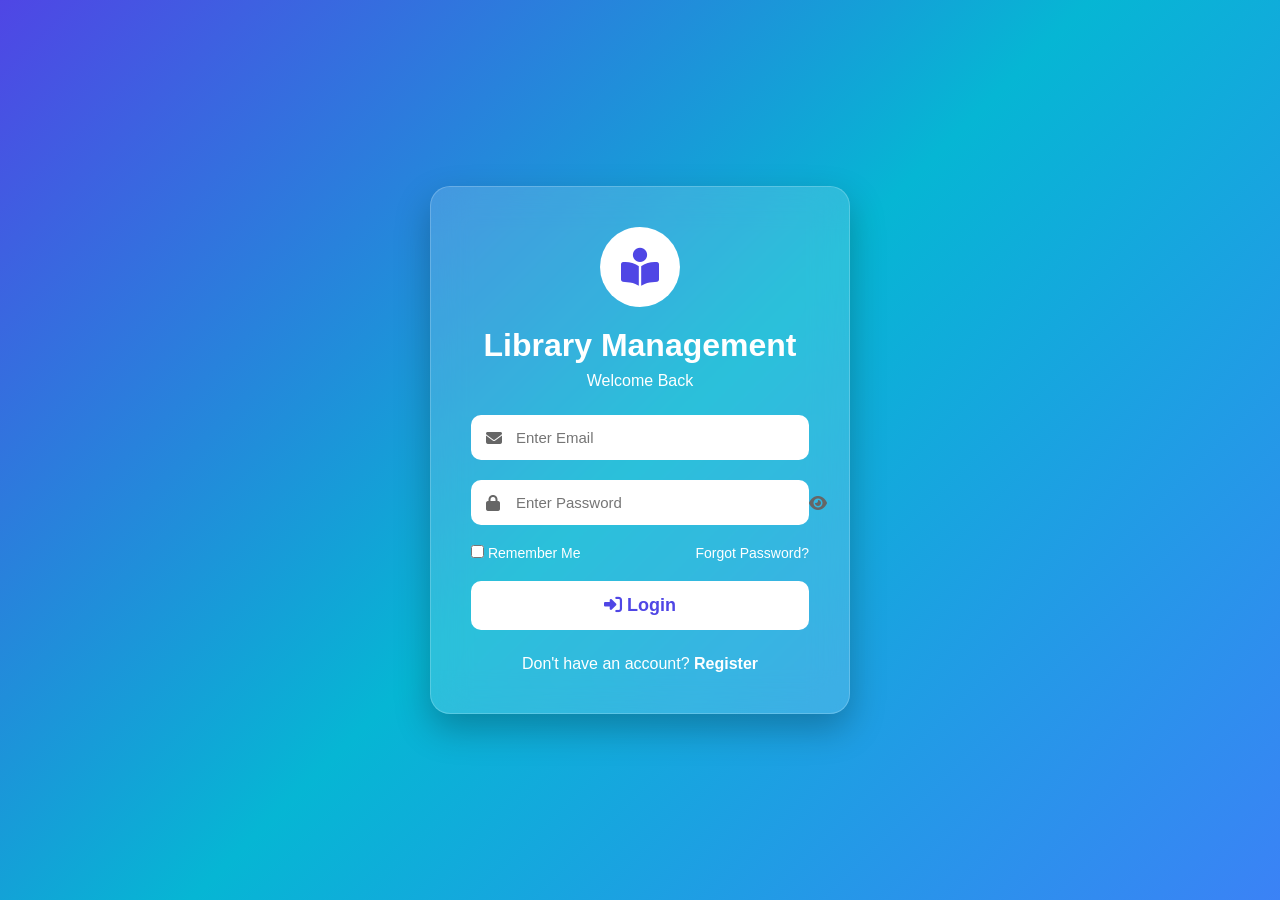
==== Library-Management-System/frontend/login.html @ 8e954e3c "Add files via upload" ====
<!DOCTYPE html>
<html lang="en">

<head>
    <meta charset="UTF-8">
    <meta name="viewport" content="width=device-width, initial-scale=1.0">
    <title>Library Management System - Login</title>

    <link rel="stylesheet" href="login.css">

    <link rel="stylesheet"
        href="https://cdnjs.cloudflare.com/ajax/libs/font-awesome/6.5.1/css/all.min.css">
</head>

<body>

    <div class="container">

        <div class="login-card">

            <div class="logo">
                <i class="fa-solid fa-book-open-reader"></i>
            </div>

            <h1>Library Management</h1>
            <p>Welcome Back</p>

            <!-- Email -->
            <div class="input-box">
                <i class="fa-solid fa-envelope"></i>
                <input
                    type="email"
                    id="email"
                    placeholder="Enter Email"
                    required>
            </div>

            <!-- Password -->
            <div class="input-box">
                <i class="fa-solid fa-lock"></i>

                <input
                    type="password"
                    id="password"
                    placeholder="Enter Password"
                    required>

                <span id="togglePassword">
                    <i class="fa-solid fa-eye"></i>
                </span>
            </div>

            <!-- Remember -->
            <div class="options">

                <label>
                    <input type="checkbox">
                    Remember Me
                </label>

                <a href="#">Forgot Password?</a>

            </div>

            <!-- Login Button -->
            <button id="loginBtn" onclick="login()">
                <i class="fa-solid fa-right-to-bracket"></i>
                Login
            </button>

            <!-- Message -->
            <p id="message"></p>

            <!-- Register -->
            <div class="register">
                Don't have an account?

                <a href="register.html">
                    Register
                </a>
            </div>

        </div>

    </div>

    <script src="login.js"></script>

</body>

</html>
---- Library-Management-System/frontend/login.css ----
*{
    margin:0;
    padding:0;
    box-sizing:border-box;
    font-family:'Segoe UI',sans-serif;
}

body{
    height:100vh;
    display:flex;
    justify-content:center;
    align-items:center;
    background:linear-gradient(135deg,#4f46e5,#06b6d4,#3b82f6);
    overflow:hidden;
}

.container{
    width:100%;
    display:flex;
    justify-content:center;
    align-items:center;
}

.login-card{
    width:420px;
    background:rgba(255,255,255,0.15);
    backdrop-filter:blur(18px);
    -webkit-backdrop-filter:blur(18px);
    border:1px solid rgba(255,255,255,.2);
    border-radius:20px;
    padding:40px;
    box-shadow:0 15px 35px rgba(0,0,0,.25);
    animation:fadeIn .7s ease;
}

.logo{
    width:80px;
    height:80px;
    margin:auto;
    border-radius:50%;
    background:white;
    display:flex;
    justify-content:center;
    align-items:center;
    margin-bottom:20px;
}

.logo i{
    font-size:38px;
    color:#4f46e5;
}

.login-card h1{
    color:white;
    text-align:center;
    margin-bottom:8px;
}

.login-card p{
    color:white;
    text-align:center;
    margin-bottom:25px;
}

.input-box{
    position:relative;
    margin-bottom:20px;
}

.input-box i{
    position:absolute;
    left:15px;
    top:50%;
    transform:translateY(-50%);
    color:#666;
}

.input-box input{
    width:100%;
    padding:14px 45px;
    border:none;
    outline:none;
    border-radius:10px;
    font-size:15px;
}

#togglePassword{
    position:absolute;
    right:15px;
    top:50%;
    transform:translateY(-50%);
    cursor:pointer;
    color:#666;
}

.options{
    display:flex;
    justify-content:space-between;
    align-items:center;
    color:white;
    margin-bottom:20px;
    font-size:14px;
}

.options a{
    color:white;
    text-decoration:none;
}

.options a:hover{
    text-decoration:underline;
}

button{
    width:100%;
    padding:14px;
    border:none;
    border-radius:10px;
    background:white;
    color:#4f46e5;
    font-size:18px;
    font-weight:bold;
    cursor:pointer;
    transition:.3s;
}

button:hover{
    background:#4338ca;
    color:white;
    transform:translateY(-2px);
}

#message{
    margin-top:15px;
    text-align:center;
    font-weight:bold;
}

.register{
    margin-top:20px;
    text-align:center;
    color:white;
}

.register a{
    color:#fff;
    font-weight:bold;
    text-decoration:none;
}

.register a:hover{
    text-decoration:underline;
}

@keyframes fadeIn{
    from{
        opacity:0;
        transform:translateY(30px);
    }
    to{
        opacity:1;
        transform:translateY(0);
    }
}

@media(max-width:500px){

.login-card{
    width:90%;
    padding:30px;
}

}
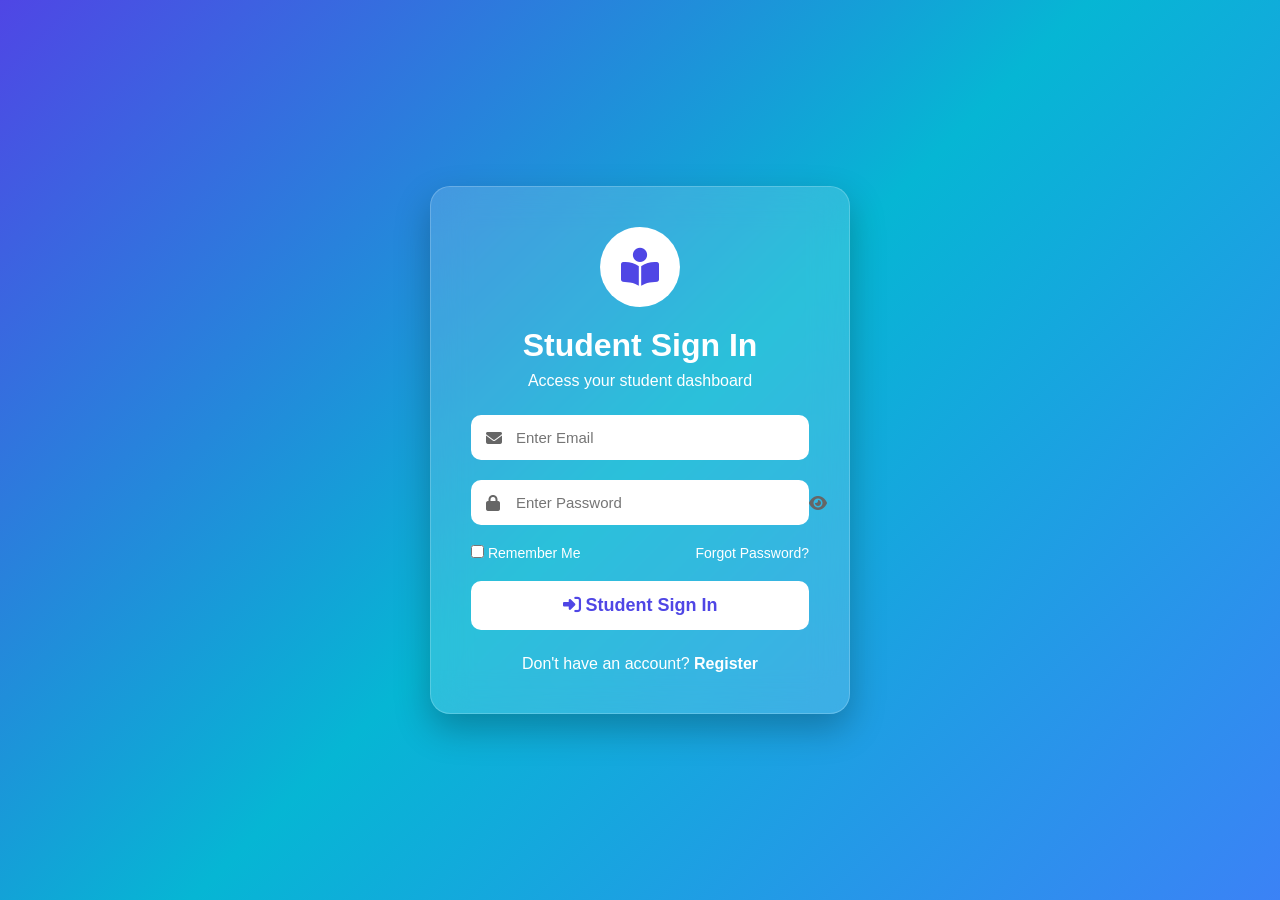
==== commit 1c489ee6: "Add files via upload" ====
--- a/Library-Management-System/frontend/login.html
+++ b/Library-Management-System/frontend/login.html
@@ -4,7 +4,7 @@
 <head>
     <meta charset="UTF-8">
     <meta name="viewport" content="width=device-width, initial-scale=1.0">
-    <title>Library Management System - Login</title>
+    <title>Student Login - Library Management</title>
 
     <link rel="stylesheet" href="login.css">
 
@@ -22,8 +22,8 @@
                 <i class="fa-solid fa-book-open-reader"></i>
             </div>
 
-            <h1>Library Management</h1>
-            <p>Welcome Back</p>
+            <h1>Student Sign In</h1>
+            <p>Access your student dashboard</p>
 
             <!-- Email -->
             <div class="input-box">
@@ -65,7 +65,7 @@
             <!-- Login Button -->
             <button id="loginBtn" onclick="login()">
                 <i class="fa-solid fa-right-to-bracket"></i>
-                Login
+                Student Sign In
             </button>
 
             <!-- Message -->
--- a/Library-Management-System/frontend/login.css
+++ b/Library-Management-System/frontend/login.css
@@ -11,7 +11,7 @@
     justify-content:center;
     align-items:center;
     background:linear-gradient(135deg,#4f46e5,#06b6d4,#3b82f6);
-    overflow:hidden;
+    overflow:auto;
 }
 
 .container{
@@ -22,7 +22,8 @@
 }
 
 .login-card{
-    width:420px;
+    max-width:420px;
+    width:100%;
     background:rgba(255,255,255,0.15);
     backdrop-filter:blur(18px);
     -webkit-backdrop-filter:blur(18px);
